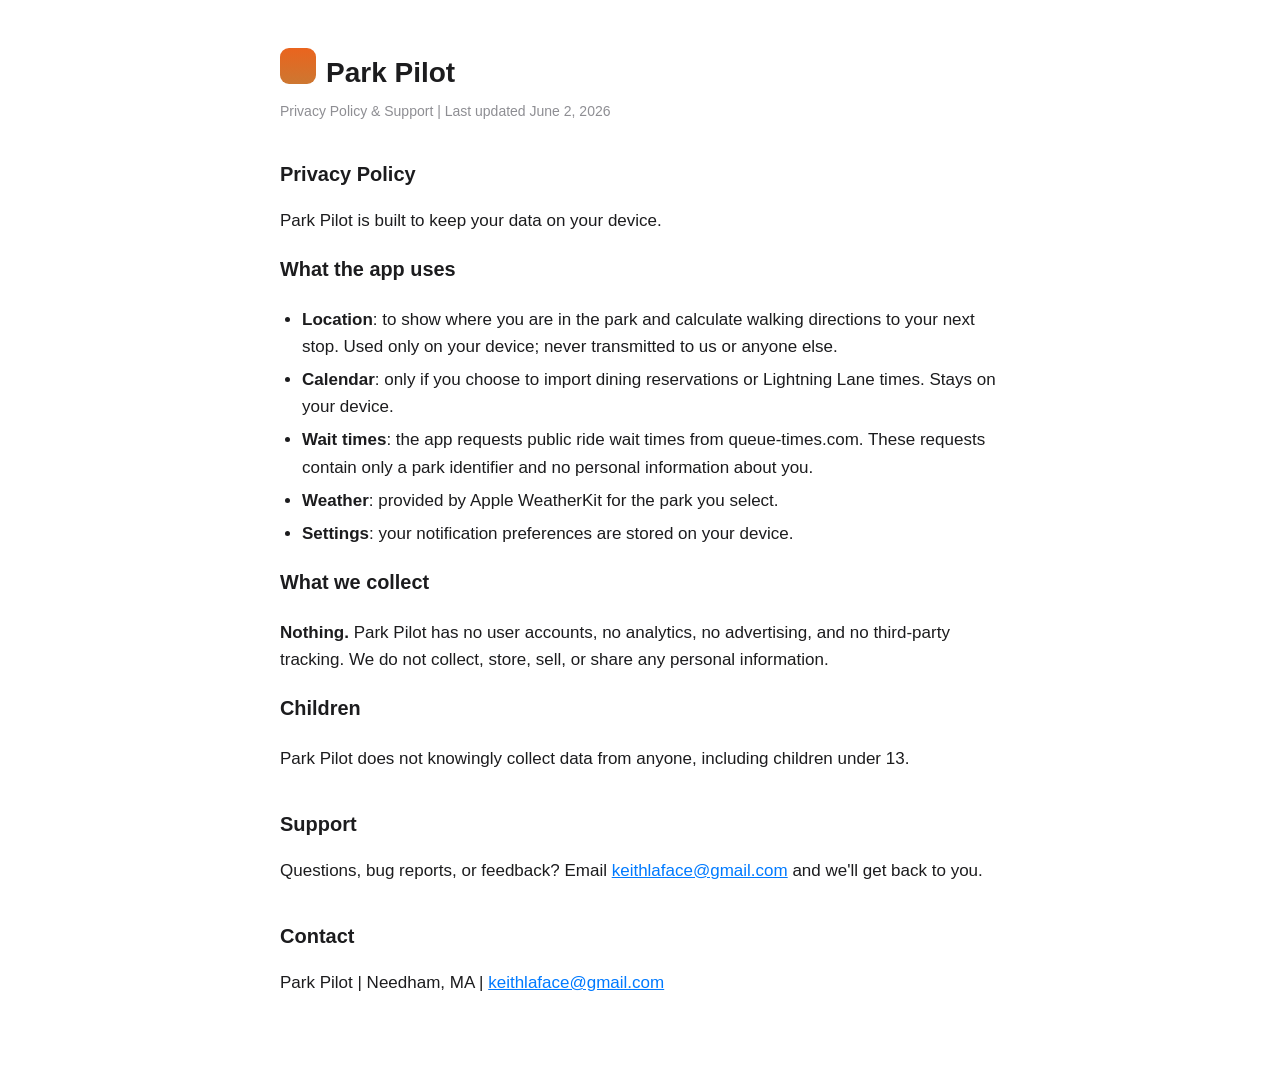
==== index.html @ d9189596 "Add Park Pilot support page" ====
<!DOCTYPE html>
<html lang="en">
<head>
<meta charset="utf-8">
<meta name="viewport" content="width=device-width, initial-scale=1">
<meta http-equiv="refresh" content="0; url=privacy.html">
<title>Park Pilot Support</title>
</head>
<body>
  <p><a href="privacy.html">Park Pilot Privacy &amp; Support</a></p>
</body>
</html>
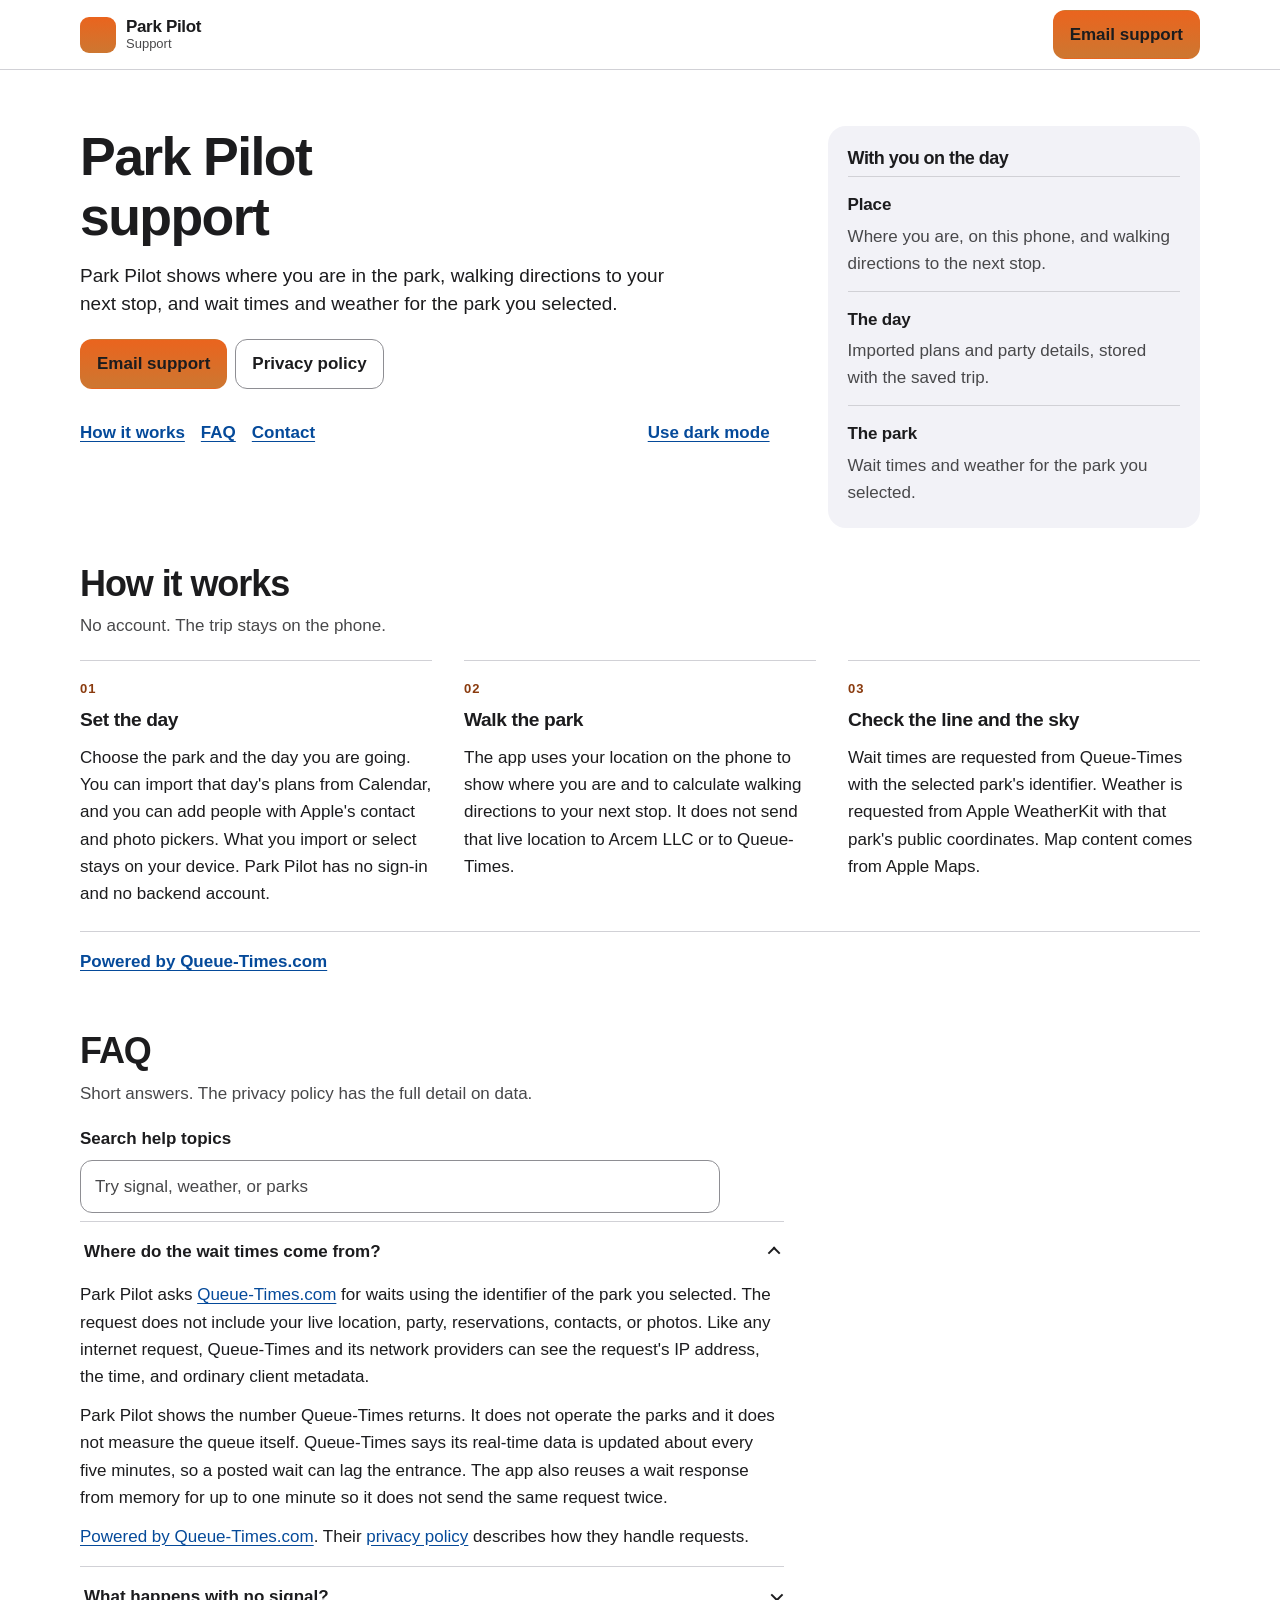
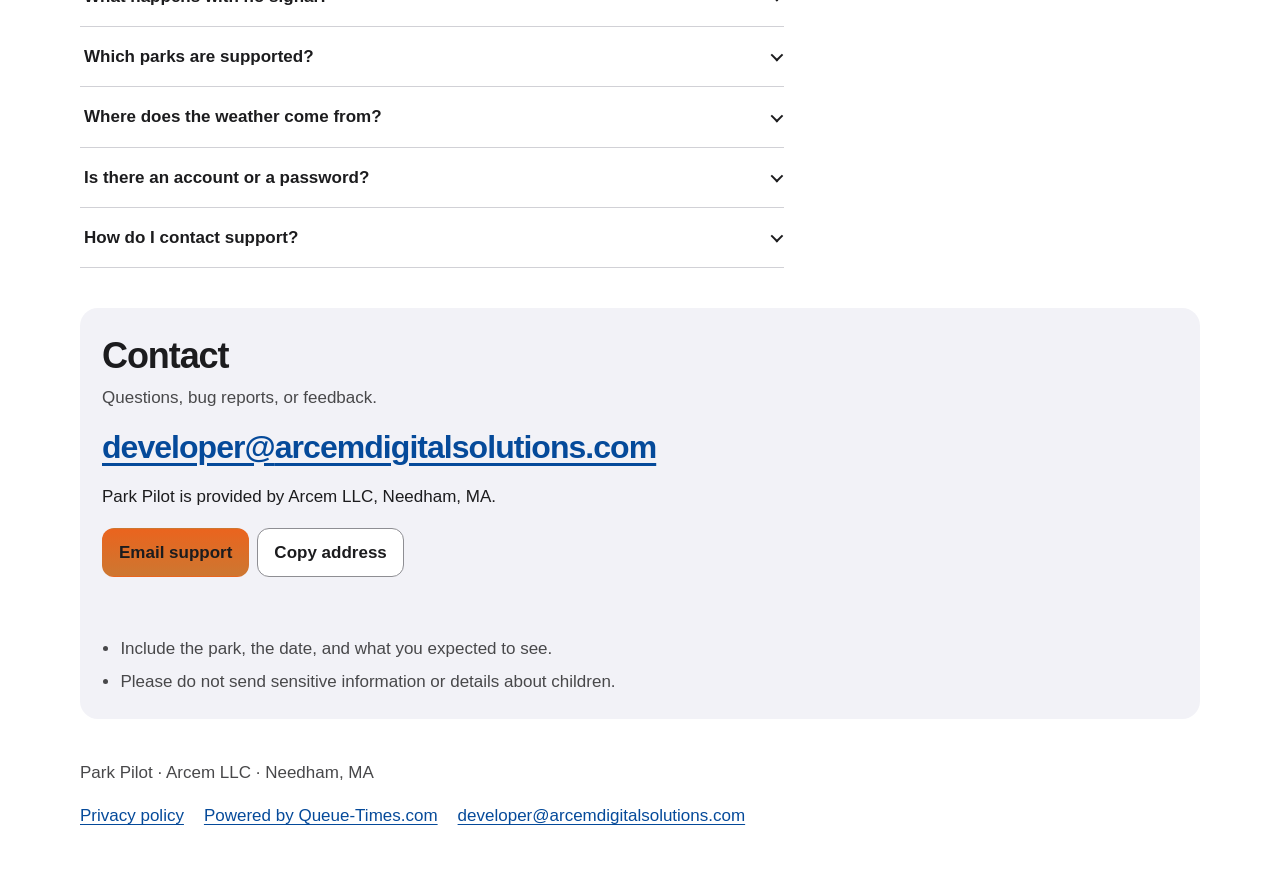
==== commit aba07df0: "Add a Park Pilot support home in place of the privacy redirect. The root page now explains the app, " ====
--- a/index.html
+++ b/index.html
@@ -3,10 +3,181 @@
 <head>
 <meta charset="utf-8">
 <meta name="viewport" content="width=device-width, initial-scale=1">
-<meta http-equiv="refresh" content="0; url=privacy.html">
 <title>Park Pilot Support</title>
+<meta name="description" content="Support for Park Pilot from Arcem LLC: how the app works, where wait times and weather come from, and how to email the developer.">
+<link rel="icon" href="favicon.svg" type="image/svg+xml">
+<link rel="stylesheet" href="support.css">
+<script>
+try {
+  var savedTheme = localStorage.getItem("parkpilot-theme");
+  if (savedTheme === "light" || savedTheme === "dark") {
+    document.documentElement.setAttribute("data-theme", savedTheme);
+  }
+} catch (e) {}
+</script>
 </head>
 <body>
-  <p><a href="privacy.html">Park Pilot Privacy &amp; Support</a></p>
+<a class="skip" href="#content">Skip to content</a>
+
+<header class="site-header" id="top">
+  <a class="brand" href="#top">
+    <span class="pin" aria-hidden="true"></span>
+    <span class="brand-text">
+      <span class="brand-name">Park Pilot</span>
+      <span class="brand-meta">Support</span>
+    </span>
+  </a>
+  <div class="header-actions">
+    <a class="button button-primary" href="mailto:developer@arcemdigitalsolutions.com?subject=Park%20Pilot%20support">Email support</a>
+  </div>
+</header>
+
+<main id="content">
+  <section class="hero">
+    <div class="hero-copy">
+      <h1>Park Pilot support</h1>
+      <p class="lede">Park Pilot shows where you are in the park, walking directions to your next stop, and wait times and weather for the park you selected.</p>
+      <div class="hero-actions">
+        <a class="button button-primary" href="mailto:developer@arcemdigitalsolutions.com?subject=Park%20Pilot%20support">Email support</a>
+        <a class="button button-secondary" href="privacy.html">Privacy policy</a>
+      </div>
+      <div class="hero-tools">
+        <nav class="toc" aria-label="On this page">
+          <a href="#how-it-works">How it works</a>
+          <a href="#faq">FAQ</a>
+          <a href="#contact">Contact</a>
+        </nav>
+        <button type="button" class="text-button" id="theme-toggle" aria-pressed="false">Use dark mode</button>
+      </div>
+    </div>
+    <aside class="glance" aria-labelledby="glance-title">
+      <h2 id="glance-title">With you on the day</h2>
+      <dl>
+        <div>
+          <dt>Place</dt>
+          <dd>Where you are, on this phone, and walking directions to the next stop.</dd>
+        </div>
+        <div>
+          <dt>The day</dt>
+          <dd>Imported plans and party details, stored with the saved trip.</dd>
+        </div>
+        <div>
+          <dt>The park</dt>
+          <dd>Wait times and weather for the park you selected.</dd>
+        </div>
+      </dl>
+    </aside>
+  </section>
+
+  <section class="panel" id="how-it-works" aria-labelledby="how-title">
+    <div class="section-head">
+      <h2 id="how-title">How it works</h2>
+      <p>No account. The trip stays on the phone.</p>
+    </div>
+    <ol class="steps">
+      <li>
+        <h3>Set the day</h3>
+        <p>Choose the park and the day you are going. You can import that day's plans from Calendar, and you can add people with Apple's contact and photo pickers. What you import or select stays on your device. Park Pilot has no sign-in and no backend account.</p>
+      </li>
+      <li>
+        <h3>Walk the park</h3>
+        <p>The app uses your location on the phone to show where you are and to calculate walking directions to your next stop. It does not send that live location to Arcem LLC or to Queue-Times.</p>
+      </li>
+      <li>
+        <h3>Check the line and the sky</h3>
+        <p>Wait times are requested from Queue-Times with the selected park's identifier. Weather is requested from Apple WeatherKit with that park's public coordinates. Map content comes from Apple Maps.</p>
+      </li>
+    </ol>
+    <p class="credit"><a href="https://queue-times.com/en-US">Powered by Queue-Times.com</a></p>
+  </section>
+
+  <section class="faq-section" id="faq" aria-labelledby="faq-title">
+    <div class="section-head">
+      <h2 id="faq-title">FAQ</h2>
+      <p>Short answers. The privacy policy has the full detail on data.</p>
+    </div>
+    <form class="finder" role="search" action="#faq" method="get">
+      <label for="faq-search">Search help topics</label>
+      <input id="faq-search" type="search" name="q" enterkeyhint="search" autocomplete="off" spellcheck="false" placeholder="Try signal, weather, or parks">
+    </form>
+    <p id="faq-empty" class="empty" hidden></p>
+    <div class="faq-list">
+      <details class="faq-item" id="wait-times" open>
+        <summary>Where do the wait times come from?</summary>
+        <div class="faq-body">
+          <p>Park Pilot asks <a href="https://queue-times.com/en-US">Queue-Times.com</a> for waits using the identifier of the park you selected. The request does not include your live location, party, reservations, contacts, or photos. Like any internet request, Queue-Times and its network providers can see the request's IP address, the time, and ordinary client metadata.</p>
+          <p>Park Pilot shows the number Queue-Times returns. It does not operate the parks and it does not measure the queue itself. Queue-Times says its real-time data is updated about every five minutes, so a posted wait can lag the entrance. The app also reuses a wait response from memory for up to one minute so it does not send the same request twice.</p>
+          <p><a href="https://queue-times.com/en-US">Powered by Queue-Times.com</a>. Their <a href="https://queue-times.com/en-US/pages/privacy">privacy policy</a> describes how they handle requests.</p>
+        </div>
+      </details>
+      <details class="faq-item" id="no-signal">
+        <summary>What happens with no signal?</summary>
+        <div class="faq-body">
+          <p>The saved trip stays on the device: the park day, plans you imported, and party details you added. Removing the app deletes that locally stored data.</p>
+          <p>Live wait times, weather, and map imagery need a connection to refresh. If a wait response was just loaded, Park Pilot can reuse it from memory for up to one minute. After that, waits do not refresh until a new response can be requested. The app does not keep a longer offline copy of wait times.</p>
+          <p>A missing signal does not upload your location. Park Pilot does not run a server that receives your trip, and it does not send your live location to Queue-Times.</p>
+        </div>
+      </details>
+      <details class="faq-item" id="parks">
+        <summary>Which parks are supported?</summary>
+        <div class="faq-body">
+          <p>The parks you can select in Park Pilot are the supported parks. For the one you pick, the app sends that park's Queue-Times identifier for waits and that park's public coordinates for weather.</p>
+          <p>If a park is not in the app's list, Park Pilot is not offering waits or park weather for it. Open the park list in the app for the current set. Queue-Times publishes data for many more parks than any one app has to include, and Park Pilot does not claim every park on that list.</p>
+        </div>
+      </details>
+      <details class="faq-item" id="weather">
+        <summary>Where does the weather come from?</summary>
+        <div class="faq-body">
+          <p>Current conditions come from Apple WeatherKit. The app sends the selected park's public coordinates, not your live location. Apple receives the network information needed to answer that request, including an IP address, under <a href="https://www.apple.com/legal/privacy/">Apple's privacy policy</a>.</p>
+          <p>If WeatherKit cannot be reached, weather does not refresh. The saved trip is still on the device.</p>
+        </div>
+      </details>
+      <details class="faq-item" id="account">
+        <summary>Is there an account or a password?</summary>
+        <div class="faq-body">
+          <p>No. Park Pilot has no backend user accounts, so there is nothing to sign in to and no password to reset. Information you enter or select is stored on your device as part of the saved trip.</p>
+        </div>
+      </details>
+      <details class="faq-item" id="email-help">
+        <summary>How do I contact support?</summary>
+        <div class="faq-body">
+          <p>Email <a href="mailto:developer@arcemdigitalsolutions.com?subject=Park%20Pilot%20support">developer@arcemdigitalsolutions.com</a>. Include the park, the date, and what you expected to happen. Please do not send sensitive information or details about children. The same address is on the <a href="privacy.html">privacy policy</a>.</p>
+        </div>
+      </details>
+    </div>
+  </section>
+
+  <section class="panel contact-panel" id="contact" aria-labelledby="contact-title">
+    <div class="contact-card">
+      <h2 id="contact-title">Contact</h2>
+      <p class="contact-lead">Questions, bug reports, or feedback.</p>
+      <p class="email"><a href="mailto:developer@arcemdigitalsolutions.com?subject=Park%20Pilot%20support">developer@<wbr>arcemdigitalsolutions.com</a></p>
+      <p>Park Pilot is provided by Arcem LLC, Needham, MA.</p>
+      <div class="contact-actions">
+        <a class="button button-primary" href="mailto:developer@arcemdigitalsolutions.com?subject=Park%20Pilot%20support">Email support</a>
+        <button type="button" class="button button-secondary" id="copy-email" data-email="developer@arcemdigitalsolutions.com">Copy address</button>
+      </div>
+      <p id="copy-status" class="status" role="status" aria-live="polite"></p>
+      <ul class="contact-notes">
+        <li>Include the park, the date, and what you expected to see.</li>
+        <li>Please do not send sensitive information or details about children.</li>
+      </ul>
+    </div>
+  </section>
+</main>
+
+<footer class="site-footer">
+  <p>Park Pilot · Arcem LLC · Needham, MA</p>
+  <nav aria-label="Footer">
+    <a href="privacy.html">Privacy policy</a>
+    <a href="https://queue-times.com/en-US">Powered by Queue-Times.com</a>
+    <a href="mailto:developer@arcemdigitalsolutions.com?subject=Park%20Pilot%20support">developer@arcemdigitalsolutions.com</a>
+  </nav>
+</footer>
+
+<noscript>
+  <p class="noscript">Search on this page needs JavaScript. Every answer above is already visible, and email works without it.</p>
+</noscript>
+<script src="support.js"></script>
 </body>
 </html>
--- a/support.css
+++ b/support.css
@@ -0,0 +1,596 @@
+:root {
+  --bg: #ffffff;
+  --bg-muted: #f2f2f7;
+  --ink: #1c1c1e;
+  --muted: #48484a;
+  --line: #8e8e93;
+  --line-soft: #d1d1d6;
+  --link: #054a9a;
+  --accent-top: #ea641e;
+  --accent-bottom: #cd7731;
+  --accent-ink: #8a3b0e;
+  --focus: #1c1c1e;
+  --danger: #8d1d18;
+  --ok: #0d5c2e;
+  --button-ink: #1c1c1e;
+  --card: #ffffff;
+  color-scheme: light;
+  font-family: -apple-system, BlinkMacSystemFont, "Segoe UI", Roboto, Helvetica, Arial, sans-serif;
+}
+
+@media (prefers-color-scheme: dark) {
+  :root:not([data-theme="light"]) {
+    --bg: #000000;
+    --bg-muted: #1c1c1e;
+    --ink: #f2f2f7;
+    --muted: #aeaeb2;
+    --line: #8e8e93;
+    --line-soft: #3a3a3c;
+    --link: #6cb4ff;
+    --accent-ink: #ffb07a;
+    --focus: #f2f2f7;
+    --danger: #ffb4ae;
+    --ok: #8ee0ad;
+    --button-ink: #1c1c1e;
+    --card: #1c1c1e;
+    color-scheme: dark;
+  }
+}
+
+:root[data-theme="dark"] {
+  --bg: #000000;
+  --bg-muted: #1c1c1e;
+  --ink: #f2f2f7;
+  --muted: #aeaeb2;
+  --line: #8e8e93;
+  --line-soft: #3a3a3c;
+  --link: #6cb4ff;
+  --accent-ink: #ffb07a;
+  --focus: #f2f2f7;
+  --danger: #ffb4ae;
+  --ok: #8ee0ad;
+  --button-ink: #1c1c1e;
+  --card: #2c2c2e;
+  color-scheme: dark;
+}
+
+:root[data-theme="light"] {
+  color-scheme: light;
+}
+
+*,
+*::before,
+*::after {
+  box-sizing: border-box;
+}
+
+html {
+  scroll-behavior: smooth;
+}
+
+@media (prefers-reduced-motion: reduce) {
+  html {
+    scroll-behavior: auto;
+  }
+}
+
+body {
+  margin: 0;
+  background: var(--bg);
+  color: var(--ink);
+  font-size: 1.0625rem;
+  line-height: 1.6;
+}
+
+:focus:not(:focus-visible) {
+  outline: none;
+}
+
+:focus-visible {
+  outline: 3px solid var(--focus);
+  outline-offset: 3px;
+}
+
+.skip {
+  position: absolute;
+  left: 16px;
+  top: 8px;
+  transform: translateY(-150%);
+  background: var(--card);
+  color: var(--ink);
+  padding: 10px 14px;
+  border-radius: 10px;
+  z-index: 20;
+}
+
+.skip:focus {
+  transform: none;
+}
+
+a {
+  color: var(--link);
+  text-underline-offset: 0.16em;
+}
+
+a[href^="mailto:"] {
+  overflow-wrap: anywhere;
+}
+
+a:hover {
+  text-decoration-thickness: 2px;
+}
+
+.site-header,
+.hero,
+.panel,
+.faq-section,
+.site-footer {
+  width: min(1120px, calc(100% - 40px));
+  margin-inline: auto;
+}
+
+.site-header {
+  position: sticky;
+  top: 0;
+  z-index: 10;
+  display: flex;
+  flex-wrap: wrap;
+  align-items: center;
+  justify-content: space-between;
+  gap: 12px 16px;
+  width: 100%;
+  max-width: none;
+  padding: 10px 20px;
+  background: var(--bg);
+  border-bottom: 1px solid var(--line-soft);
+}
+
+.brand {
+  display: flex;
+  align-items: center;
+  gap: 10px;
+  color: inherit;
+  text-decoration: none;
+  min-height: 44px;
+}
+
+.pin {
+  width: 36px;
+  height: 36px;
+  border-radius: 9px;
+  background: linear-gradient(180deg, var(--accent-top), var(--accent-bottom));
+  flex: none;
+}
+
+.brand-text {
+  display: flex;
+  flex-direction: column;
+  line-height: 1.15;
+}
+
+.brand-name {
+  font-weight: 700;
+  letter-spacing: -0.02em;
+}
+
+.brand-meta {
+  color: var(--muted);
+  font-size: 0.8125rem;
+}
+
+.header-actions,
+.hero-actions,
+.contact-actions {
+  display: flex;
+  flex-wrap: wrap;
+  gap: 8px;
+}
+
+.button {
+  display: inline-flex;
+  align-items: center;
+  justify-content: center;
+  min-height: 44px;
+  padding: 10px 16px;
+  border-radius: 12px;
+  border: 1px solid transparent;
+  font: inherit;
+  font-weight: 600;
+  text-decoration: none;
+  cursor: pointer;
+  color: var(--button-ink);
+}
+
+.button-primary {
+  background: linear-gradient(180deg, var(--accent-top), var(--accent-bottom));
+  color: var(--button-ink);
+}
+
+.button-primary:hover {
+  filter: brightness(1.05);
+}
+
+.button-secondary {
+  background: var(--card);
+  color: var(--ink);
+  border-color: var(--line);
+}
+
+.text-button {
+  min-height: 44px;
+  padding: 8px 2px;
+  border: 0;
+  background: none;
+  color: var(--link);
+  font: inherit;
+  font-weight: 600;
+  text-decoration: underline;
+  text-underline-offset: 0.16em;
+  cursor: pointer;
+}
+
+.hero,
+.panel,
+.faq-section,
+.contact-card,
+.site-footer {
+  scroll-margin-top: 84px;
+}
+
+.hero {
+  display: grid;
+  gap: 28px;
+  padding: 28px 0 8px;
+}
+
+.hero h1,
+.section-head h2,
+.contact-card h2,
+.glance h2 {
+  font-weight: 700;
+  letter-spacing: -0.03em;
+  line-height: 1.12;
+  margin: 0;
+}
+
+.hero h1 {
+  font-size: clamp(2.25rem, 7vw, 3.35rem);
+  max-width: 11ch;
+}
+
+.lede {
+  margin: 16px 0 0;
+  font-size: 1.1875rem;
+  line-height: 1.45;
+  max-width: 38rem;
+}
+
+.hero-actions {
+  margin-top: 22px;
+}
+
+.hero-tools {
+  display: flex;
+  flex-wrap: wrap;
+  align-items: center;
+  justify-content: space-between;
+  gap: 4px 16px;
+  margin-top: 22px;
+}
+
+.toc {
+  display: flex;
+  flex-wrap: wrap;
+  gap: 4px 16px;
+}
+
+.toc a {
+  display: inline-flex;
+  align-items: center;
+  min-height: 44px;
+  font-weight: 600;
+}
+
+.glance {
+  background: var(--bg-muted);
+  border-radius: 18px;
+  padding: 22px 20px 8px;
+}
+
+.glance h2 {
+  font-size: 1.125rem;
+  margin-bottom: 8px;
+}
+
+.glance dl {
+  margin: 0;
+}
+
+.glance div {
+  padding: 14px 0;
+  border-top: 1px solid var(--line-soft);
+}
+
+.glance dt {
+  font-weight: 700;
+  letter-spacing: -0.01em;
+}
+
+.glance dd {
+  margin: 4px 0 0;
+  color: var(--muted);
+}
+
+.panel,
+.faq-section {
+  padding: 28px 0;
+}
+
+.section-head {
+  max-width: 40rem;
+  margin-bottom: 8px;
+}
+
+.section-head h2,
+.contact-card h2 {
+  font-size: clamp(1.75rem, 4vw, 2.25rem);
+}
+
+.section-head p,
+.contact-lead {
+  margin: 8px 0 0;
+  color: var(--muted);
+}
+
+.steps {
+  list-style: none;
+  margin: 20px 0 0;
+  padding: 0;
+  display: grid;
+  gap: 0;
+}
+
+.steps li {
+  padding: 22px 0 4px;
+  border-top: 1px solid var(--line-soft);
+}
+
+.steps h3 {
+  margin: 0 0 8px;
+  font-size: 1.2rem;
+  letter-spacing: -0.02em;
+}
+
+.steps h3::before {
+  display: block;
+  margin-bottom: 6px;
+  color: var(--accent-ink);
+  font-size: 0.8125rem;
+  font-weight: 700;
+  letter-spacing: 0.08em;
+}
+
+.steps li:nth-child(1) h3::before { content: "01"; }
+.steps li:nth-child(2) h3::before { content: "02"; }
+.steps li:nth-child(3) h3::before { content: "03"; }
+
+.steps p {
+  margin: 0;
+}
+
+.credit {
+  margin: 20px 0 0;
+  padding-top: 16px;
+  border-top: 1px solid var(--line-soft);
+  font-size: 1.0625rem;
+  font-weight: 700;
+}
+
+.finder {
+  margin: 18px 0 8px;
+  max-width: 40rem;
+}
+
+.finder label {
+  display: block;
+  font-weight: 600;
+  margin-bottom: 8px;
+}
+
+.finder input {
+  width: 100%;
+  min-height: 48px;
+  padding: 12px 14px;
+  border-radius: 12px;
+  border: 1px solid var(--line);
+  background: var(--bg);
+  color: var(--ink);
+  font: inherit;
+}
+
+.finder input::placeholder {
+  color: var(--muted);
+  opacity: 1;
+}
+
+.faq-list {
+  max-width: 44rem;
+  border-top: 1px solid var(--line-soft);
+}
+
+.faq-item {
+  border-bottom: 1px solid var(--line-soft);
+}
+
+.faq-item summary {
+  display: flex;
+  align-items: center;
+  justify-content: space-between;
+  gap: 16px;
+  cursor: pointer;
+  font-weight: 600;
+  padding: 16px 4px;
+  min-height: 52px;
+  list-style: none;
+}
+
+.faq-item summary::-webkit-details-marker {
+  display: none;
+}
+
+.faq-item summary::after {
+  content: "";
+  width: 9px;
+  height: 9px;
+  border-right: 2px solid var(--ink);
+  border-bottom: 2px solid var(--ink);
+  transform: rotate(45deg) translateY(-2px);
+  flex: none;
+}
+
+.faq-item[open] summary::after {
+  transform: rotate(225deg) translateY(-2px);
+}
+
+.faq-body {
+  padding: 0 4px 16px 0;
+}
+
+.faq-body p {
+  margin: 0 0 12px;
+}
+
+.faq-body p:last-child {
+  margin-bottom: 0;
+}
+
+.empty {
+  max-width: 44rem;
+  margin: 12px 0;
+  padding: 16px;
+  border: 1px solid var(--line);
+  border-radius: 12px;
+  background: var(--bg-muted);
+}
+
+.status {
+  min-height: 1.6em;
+  margin: 12px 0 0;
+  font-weight: 600;
+}
+
+.status[data-state="error"] {
+  color: var(--danger);
+}
+
+.status[data-state="ok"] {
+  color: var(--ok);
+}
+
+.contact-panel {
+  padding-top: 12px;
+}
+
+.contact-card {
+  background: var(--bg-muted);
+  border-radius: 18px;
+  padding: 28px 22px 24px;
+}
+
+.email {
+  margin: 16px 0 8px;
+  font-size: clamp(1.35rem, 4.6vw, 2rem);
+  font-weight: 700;
+  letter-spacing: -0.03em;
+  line-height: 1.2;
+  overflow-wrap: anywhere;
+}
+
+.contact-actions {
+  margin-top: 18px;
+}
+
+.contact-notes {
+  margin: 18px 0 0;
+  padding-left: 1.15rem;
+  color: var(--muted);
+}
+
+.contact-notes li + li {
+  margin-top: 6px;
+}
+
+.site-footer {
+  padding: 12px 0 48px;
+  color: var(--muted);
+}
+
+.site-footer p {
+  margin: 0 0 8px;
+}
+
+.site-footer nav {
+  display: flex;
+  flex-direction: column;
+  align-items: flex-start;
+  gap: 4px;
+}
+
+.site-footer a {
+  display: inline-flex;
+  align-items: center;
+  min-height: 44px;
+}
+
+.noscript {
+  width: min(1120px, calc(100% - 40px));
+  margin: 0 auto 32px;
+  color: var(--muted);
+}
+
+@media (min-width: 800px) {
+  .site-header {
+    padding-inline: max(20px, calc((100% - 1120px) / 2));
+  }
+
+  .hero {
+    grid-template-columns: minmax(0, 1.3fr) minmax(280px, 0.7fr);
+    align-items: start;
+    gap: 56px;
+    padding-top: 56px;
+  }
+
+  .steps {
+    grid-template-columns: repeat(3, minmax(0, 1fr));
+    gap: 32px;
+  }
+
+  .steps li {
+    padding-top: 18px;
+  }
+
+  .site-footer nav {
+    flex-direction: row;
+    flex-wrap: wrap;
+    gap: 8px 20px;
+  }
+}
+
+@media print {
+  .site-header,
+  .skip,
+  #theme-toggle,
+  #copy-email,
+  .finder {
+    display: none;
+  }
+
+  body {
+    background: #fff;
+    color: #000;
+  }
+
+  a {
+    color: #000;
+  }
+}
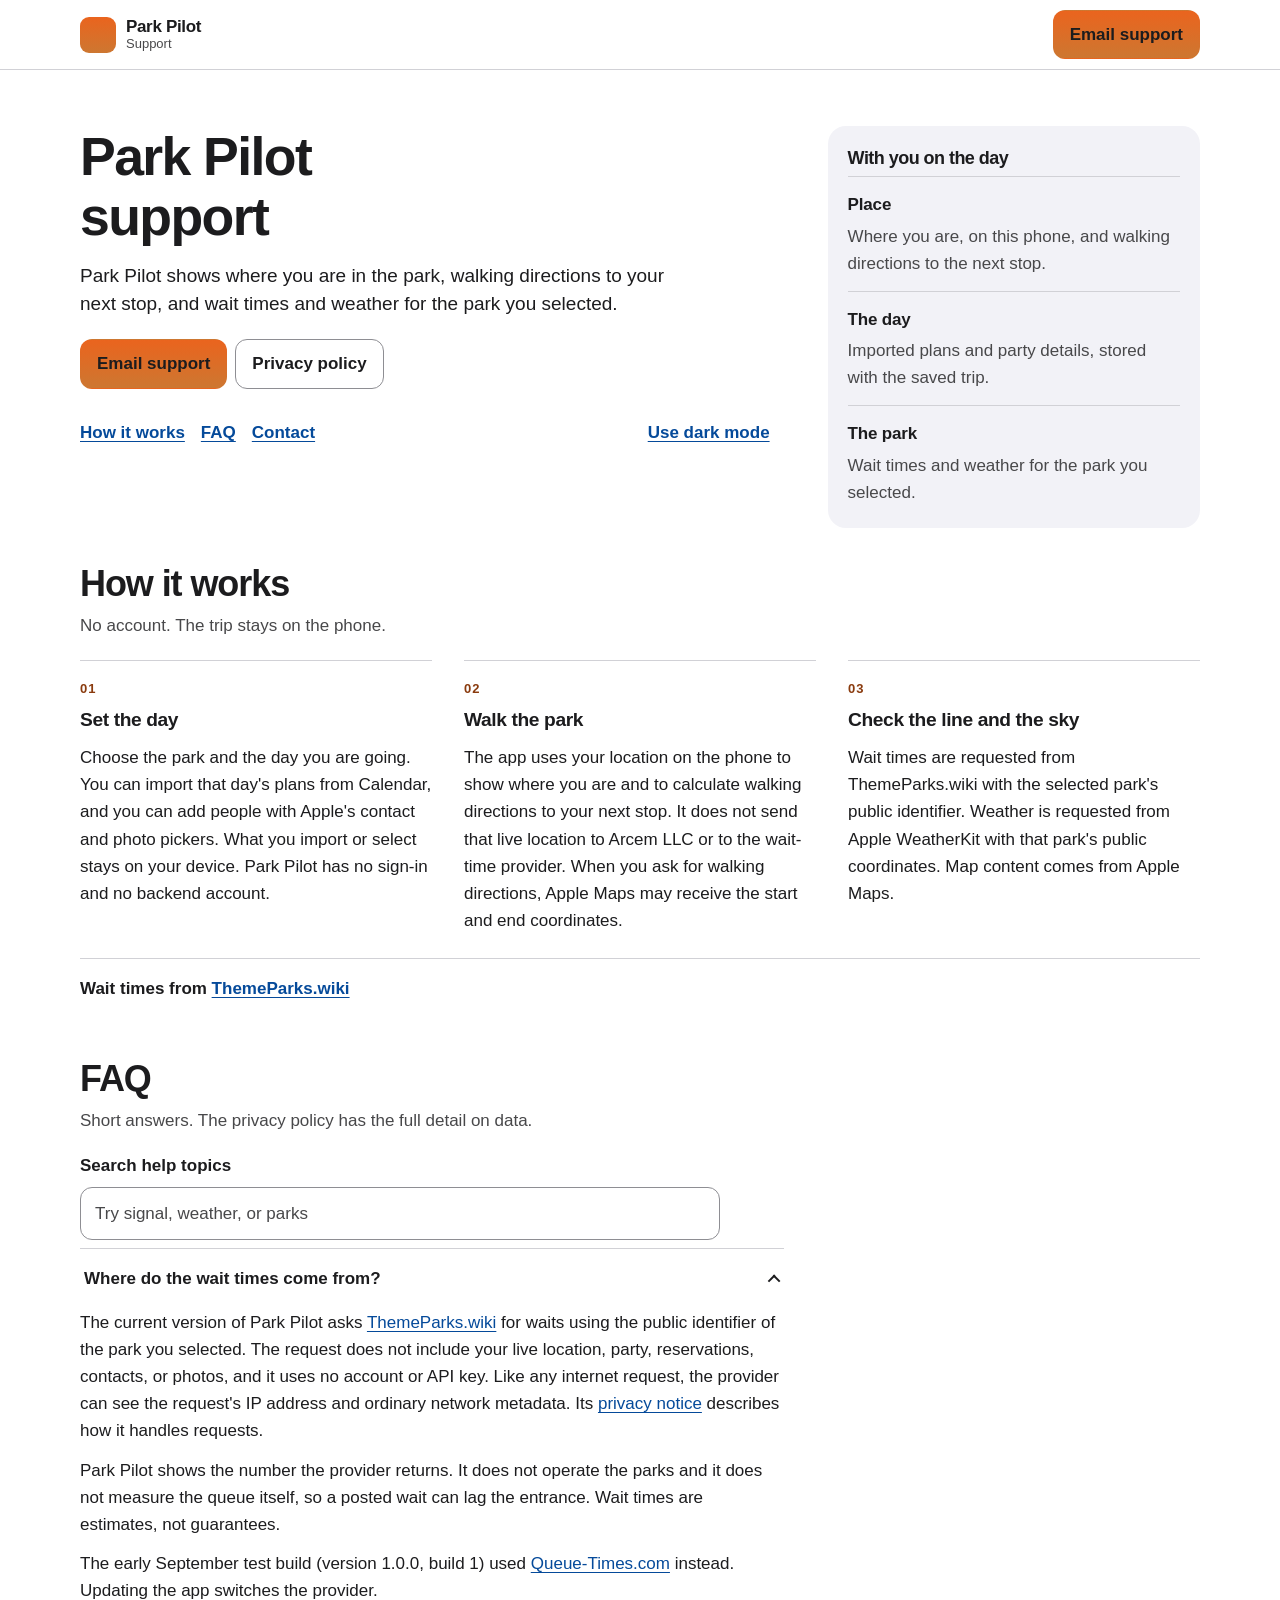
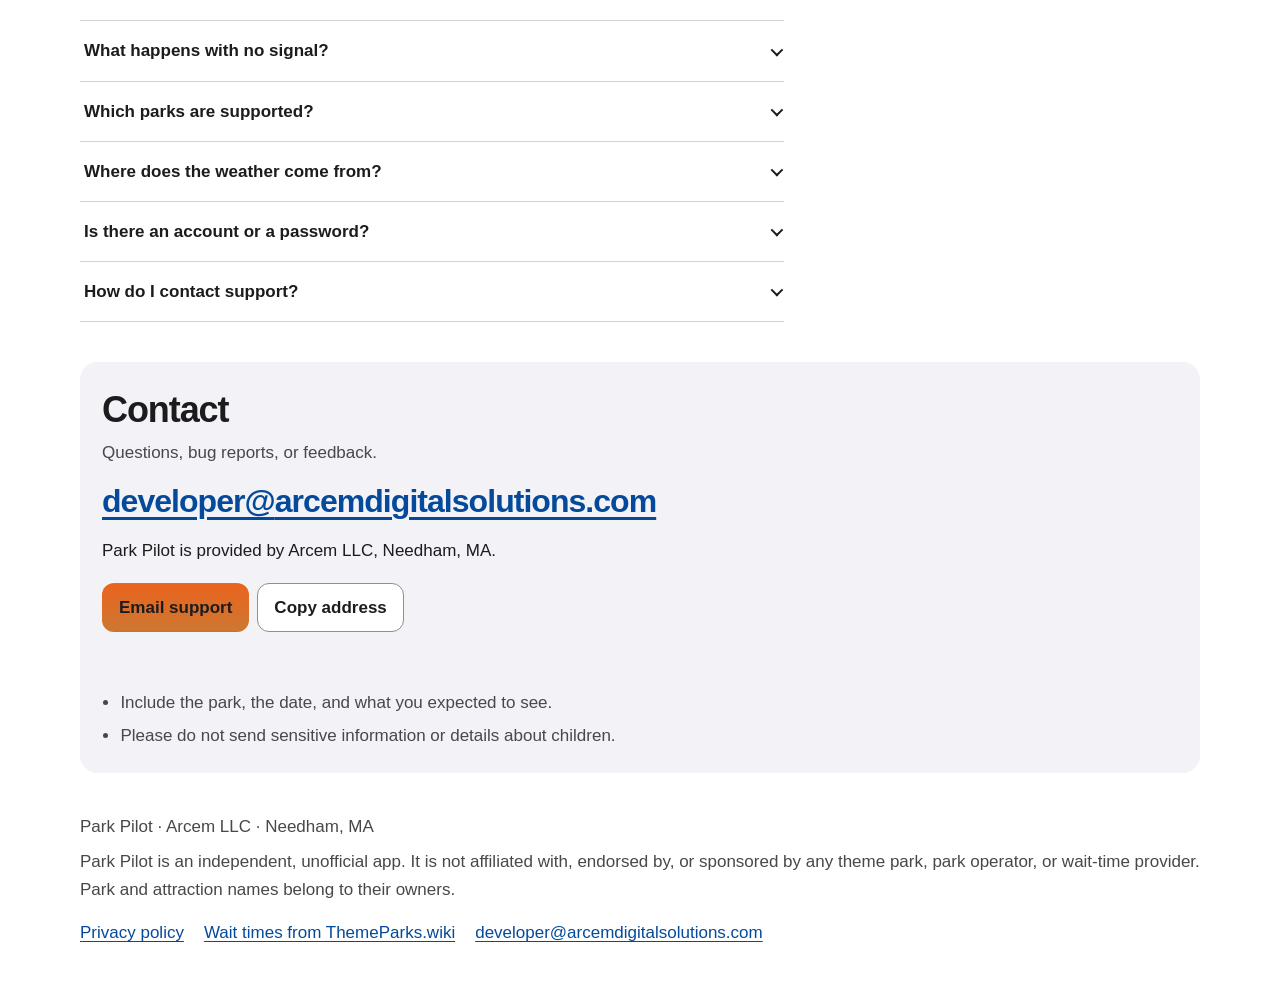
==== commit 30de397a: "Match support copy to the current privacy policy and add the unofficial disclaimer Main moved the ap" ====
--- a/index.html
+++ b/index.html
@@ -81,14 +81,14 @@
       </li>
       <li>
         <h3>Walk the park</h3>
-        <p>The app uses your location on the phone to show where you are and to calculate walking directions to your next stop. It does not send that live location to Arcem LLC or to Queue-Times.</p>
+        <p>The app uses your location on the phone to show where you are and to calculate walking directions to your next stop. It does not send that live location to Arcem LLC or to the wait-time provider. When you ask for walking directions, Apple Maps may receive the start and end coordinates.</p>
       </li>
       <li>
         <h3>Check the line and the sky</h3>
-        <p>Wait times are requested from Queue-Times with the selected park's identifier. Weather is requested from Apple WeatherKit with that park's public coordinates. Map content comes from Apple Maps.</p>
+        <p>Wait times are requested from ThemeParks.wiki with the selected park's public identifier. Weather is requested from Apple WeatherKit with that park's public coordinates. Map content comes from Apple Maps.</p>
       </li>
     </ol>
-    <p class="credit"><a href="https://queue-times.com/en-US">Powered by Queue-Times.com</a></p>
+    <p class="credit">Wait times from <a href="https://www.themeparks.wiki/">ThemeParks.wiki</a></p>
   </section>
 
   <section class="faq-section" id="faq" aria-labelledby="faq-title">
@@ -105,24 +105,24 @@
       <details class="faq-item" id="wait-times" open>
         <summary>Where do the wait times come from?</summary>
         <div class="faq-body">
-          <p>Park Pilot asks <a href="https://queue-times.com/en-US">Queue-Times.com</a> for waits using the identifier of the park you selected. The request does not include your live location, party, reservations, contacts, or photos. Like any internet request, Queue-Times and its network providers can see the request's IP address, the time, and ordinary client metadata.</p>
-          <p>Park Pilot shows the number Queue-Times returns. It does not operate the parks and it does not measure the queue itself. Queue-Times says its real-time data is updated about every five minutes, so a posted wait can lag the entrance. The app also reuses a wait response from memory for up to one minute so it does not send the same request twice.</p>
-          <p><a href="https://queue-times.com/en-US">Powered by Queue-Times.com</a>. Their <a href="https://queue-times.com/en-US/pages/privacy">privacy policy</a> describes how they handle requests.</p>
+          <p>The current version of Park Pilot asks <a href="https://www.themeparks.wiki/">ThemeParks.wiki</a> for waits using the public identifier of the park you selected. The request does not include your live location, party, reservations, contacts, or photos, and it uses no account or API key. Like any internet request, the provider can see the request's IP address and ordinary network metadata. Its <a href="https://www.themeparks.wiki/privacy">privacy notice</a> describes how it handles requests.</p>
+          <p>Park Pilot shows the number the provider returns. It does not operate the parks and it does not measure the queue itself, so a posted wait can lag the entrance. Wait times are estimates, not guarantees.</p>
+          <p>The early September test build (version 1.0.0, build 1) used <a href="https://queue-times.com/en-US">Queue-Times.com</a> instead. Updating the app switches the provider.</p>
         </div>
       </details>
       <details class="faq-item" id="no-signal">
         <summary>What happens with no signal?</summary>
         <div class="faq-body">
           <p>The saved trip stays on the device: the park day, plans you imported, and party details you added. Removing the app deletes that locally stored data.</p>
-          <p>Live wait times, weather, and map imagery need a connection to refresh. If a wait response was just loaded, Park Pilot can reuse it from memory for up to one minute. After that, waits do not refresh until a new response can be requested. The app does not keep a longer offline copy of wait times.</p>
-          <p>A missing signal does not upload your location. Park Pilot does not run a server that receives your trip, and it does not send your live location to Queue-Times.</p>
+          <p>Live wait times, weather, and map imagery need a connection to refresh. Park Pilot reuses a successful wait response for up to five minutes. Without a connection, it can show the last readings it saved on the device for up to 24 hours, labeled as cached rather than live. After that, waits do not show until a new response can be requested.</p>
+          <p>A missing signal does not upload your location. Park Pilot does not run a server that receives your trip, and it does not send your live location to the wait-time provider.</p>
         </div>
       </details>
       <details class="faq-item" id="parks">
         <summary>Which parks are supported?</summary>
         <div class="faq-body">
-          <p>The parks you can select in Park Pilot are the supported parks. For the one you pick, the app sends that park's Queue-Times identifier for waits and that park's public coordinates for weather.</p>
-          <p>If a park is not in the app's list, Park Pilot is not offering waits or park weather for it. Open the park list in the app for the current set. Queue-Times publishes data for many more parks than any one app has to include, and Park Pilot does not claim every park on that list.</p>
+          <p>The parks you can select in Park Pilot are the supported parks. For the one you pick, the app sends that park's public identifier for waits and that park's public coordinates for weather.</p>
+          <p>If a park is not in the app's list, Park Pilot is not offering waits or park weather for it. Open the park list in the app for the current set. The wait-time provider publishes data for many more parks than any one app has to include, and Park Pilot does not claim every park on that list.</p>
         </div>
       </details>
       <details class="faq-item" id="weather">
@@ -168,9 +168,10 @@
 
 <footer class="site-footer">
   <p>Park Pilot · Arcem LLC · Needham, MA</p>
+  <p class="disclaimer" id="unofficial">Park Pilot is an independent, unofficial app. It is not affiliated with, endorsed by, or sponsored by any theme park, park operator, or wait-time provider. Park and attraction names belong to their owners.</p>
   <nav aria-label="Footer">
     <a href="privacy.html">Privacy policy</a>
-    <a href="https://queue-times.com/en-US">Powered by Queue-Times.com</a>
+    <a href="https://www.themeparks.wiki/">Wait times from ThemeParks.wiki</a>
     <a href="mailto:developer@arcemdigitalsolutions.com?subject=Park%20Pilot%20support">developer@arcemdigitalsolutions.com</a>
   </nav>
 </footer>
